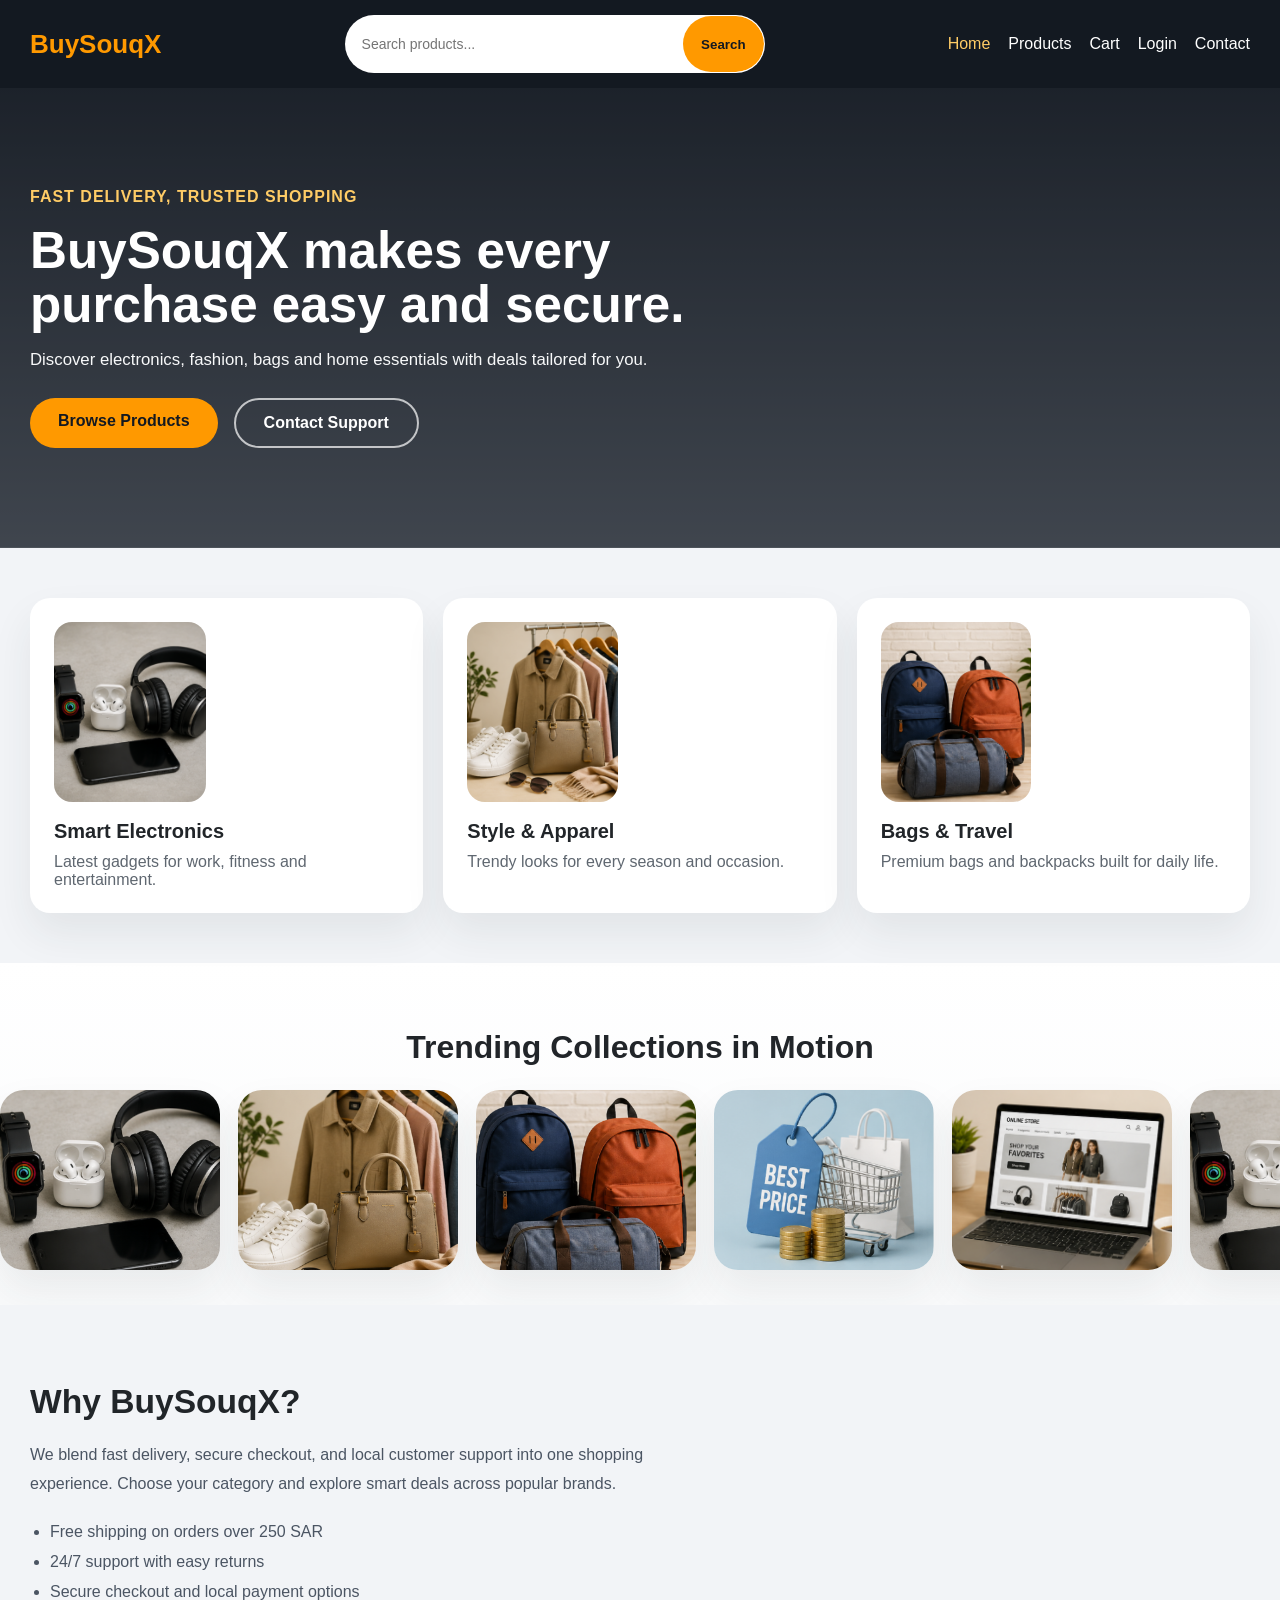
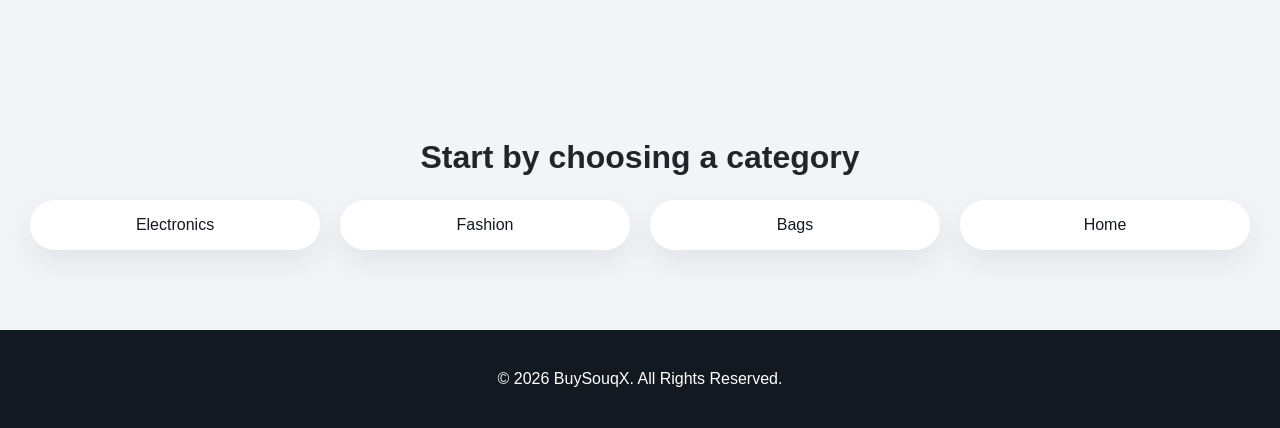
==== index.html @ ddfa2938 "first commit" ====
<!DOCTYPE html>
<html lang="en">
<head>
    <meta charset="UTF-8">
    <meta name="viewport" content="width=device-width, initial-scale=1.0">
    <title>BuySouqX - Home</title>
    <link rel="stylesheet" href="style.css">
</head>
<body>

<div class="navbar">
    <h2>BuySouqX</h2>
    <div class="search-bar">
        <input type="text" id="searchInput" placeholder="Search products..." onkeyup="handleSearch(event)">
        <button type="button" onclick="performSearch(this.closest('.search-bar'))">Search</button>
    </div>
    <div class="nav-links">
        <a href="index.html" class="active">Home</a>
        <a href="products.html">Products</a>
        <a href="cart.html">Cart <span class="cart-badge" id="cartBadge">0</span></a>
        <a href="login.html">Login</a>
        <a href="contact.html">Contact</a>
    </div>
</div>

<div class="hero">
    <div class="hero-overlay"></div>
    <div class="hero-content">
        <span class="eyebrow">Fast delivery, trusted shopping</span>
        <h1>BuySouqX makes every purchase easy and secure.</h1>
        <p>Discover electronics, fashion, bags and home essentials with deals tailored for you.</p>
        <div class="hero-actions">
            <a href="products.html" class="btn">Browse Products</a>
            <a href="contact.html" class="btn btn-outline">Contact Support</a>
        </div>
    </div>
</div>

<div class="section feature-grid">
    <div class="feature-card">
        <img src="Electronic.png" alt="Electronics">
        <h3>Smart Electronics</h3>
        <p>Latest gadgets for work, fitness and entertainment.</p>
    </div>
    <div class="feature-card">
        <img src="Fashion.png" alt="Fashion">
        <h3>Style & Apparel</h3>
        <p>Trendy looks for every season and occasion.</p>
    </div>
    <div class="feature-card">
        <img src="Bags.png" alt="Bags">
        <h3>Bags & Travel</h3>
        <p>Premium bags and backpacks built for daily life.</p>
    </div>
</div>

<div class="section animated-gallery">
    <h2>Trending Collections in Motion</h2>
    <div class="gallery-track">
        <div class="gallery-item"><img src="Electronic.png" alt="Electronics collection"></div>
        <div class="gallery-item"><img src="Fashion.png" alt="Fashion collection"></div>
        <div class="gallery-item"><img src="Bags.png" alt="Bags collection"></div>
        <div class="gallery-item"><img src="Best.png" alt="Best sellers"></div>
        <div class="gallery-item"><img src="Easy.png" alt="Easy shopping"></div>
        <div class="gallery-item"><img src="Electronic.png" alt="Electronics collection"></div>
        <div class="gallery-item"><img src="Fashion.png" alt="Fashion collection"></div>
        <div class="gallery-item"><img src="Bags.png" alt="Bags collection"></div>        <div class="gallery-item"><img src="Best.png" alt="Best sellers"></div>
        <div class="gallery-item"><img src="Easy.png" alt="Easy shopping"></div>    </div>
</div>

<div class="section split-section">
    <div class="info-panel">
        <h2>Why BuySouqX?</h2>
        <p>We blend fast delivery, secure checkout, and local customer support into one shopping experience. Choose your category and explore smart deals across popular brands.</p>
        <ul>
            <li>Free shipping on orders over 250 SAR</li>
            <li>24/7 support with easy returns</li>
            <li>Secure checkout and local payment options</li>
        </ul>
    </div>
</div>

<div class="section category-banner">

    <h2>Start by choosing a category</h2>
    <div class="category-row">
        <a href="products.html?category=electronics">Electronics</a>
        <a href="products.html?category=fashion">Fashion</a>
        <a href="products.html?category=bags">Bags</a>
        <a href="products.html?category=home">Home</a>
    </div>
</div>

<footer>
    <p>© 2026 BuySouqX. All Rights Reserved.</p>
</footer>

<script src="auth.js"></script>
<script src="script.js"></script>
</body>
</html>
---- style.css ----
body {
    margin: 0;
    font-family: 'Segoe UI', Tahoma, Geneva, Verdana, sans-serif;
    background: #f2f4f7;
    color: #212529;
}

* {
    box-sizing: border-box;
}

img, video {
    display: block;
    max-width: 100%;
}

.navbar {
    background: #131921;
    color: white;
    padding: 15px 30px;
    display: flex;
    flex-wrap: wrap;
    justify-content: space-between;
    align-items: center;
    gap: 15px;
}

.navbar h2 {
    margin: 0;
    color: #ff9900;
    font-size: 26px;
}

.nav-links {
    display: flex;
    flex-wrap: wrap;
    gap: 18px;
    align-items: center;
}

.nav-links a {
    color: white;
    text-decoration: none;
    padding: 8px 0;
    transition: color 0.2s ease;
}

.nav-links a.active,
.nav-links a:hover {
    color: #ffcc66;
}

.cart-badge {
    display: inline-flex;
    min-width: 20px;
    min-height: 20px;
    background: #ff9900;
    color: #131921;
    border-radius: 999px;
    align-items: center;
    justify-content: center;
    padding: 0 8px;
    font-size: 12px;
    margin-left: 6px;
}

.search-bar {
    display: flex;
    flex: 1;
    max-width: 420px;
    border: 1px solid rgba(255, 255, 255, 0.25);
    border-radius: 999px;
    overflow: hidden;
    background: white;
}

.search-bar input {
    flex: 1;
    padding: 10px 16px;
    border: none;
    font-size: 14px;
}

.search-bar input:focus {
    outline: none;
}

.search-bar button {
    padding: 0 18px;
    background: #ff9900;
    color: #131921;
    border: none;
    cursor: pointer;
    font-weight: 700;
}

.hero {
    position: relative;
    background: linear-gradient(180deg, rgba(19,25,33,0.9) 0%, rgba(88,96,105,0.8) 100%), url('https://images.unsplash.com/photo-1607082349566-187342175e2f?auto=format&fit=crop&w=1200&q=80');
    background-size: cover;
    background-position: center;
    color: white;
    padding: 100px 30px;
    min-height: 420px;
    display: flex;
    align-items: center;
}

.hero-overlay {
    position: absolute;
    inset: 0;
    background: rgba(19, 25, 33, 0.55);
}

.hero-content {
    position: relative;
    max-width: 700px;
}

.eyebrow {
    display: inline-block;
    margin-bottom: 18px;
    color: #ffcc66;
    font-weight: 700;
    text-transform: uppercase;
    letter-spacing: 1px;
}

.hero h1 {
    font-size: clamp(2.5rem, 4vw, 4rem);
    line-height: 1.05;
    margin: 0 0 18px;
}

.hero p {
    font-size: 1.05rem;
    max-width: 650px;
    margin: 0 0 28px;
    color: #f8f9fa;
}

.hero-actions {
    display: flex;
    flex-wrap: wrap;
    gap: 16px;
}

.btn {
    background: #ff9900;
    color: #131921;
    padding: 14px 28px;
    text-decoration: none;
    border-radius: 999px;
    font-weight: 700;
    display: inline-block;
}

.btn.btn-outline {
    background: transparent;
    color: white;
    border: 2px solid rgba(255, 255, 255, 0.7);
}

.section {
    padding: 50px 30px;
}

.feature-grid,
.category-row,
.split-section {
    display: grid;
    gap: 20px;
}

.feature-grid {
    grid-template-columns: repeat(auto-fit, minmax(220px, 1fr));
}

.feature-card {
    background: white;
    border-radius: 20px;
    padding: 24px;
    box-shadow: 0 20px 40px rgba(38, 46, 56, 0.08);
    text-align: left;
}

.animated-gallery {
    overflow: hidden;
    padding: 40px 0 35px;
    background: linear-gradient(180deg, #ffffff 0%, #f9fafb 100%);
}

.animated-gallery h2 {
    text-align: center;
    margin-bottom: 24px;
    font-size: 2rem;
}

.gallery-track {
    display: flex;
    gap: 18px;
    width: max-content;
    animation: scrollGallery 28s linear infinite;
}

.gallery-item {
    min-width: 220px;
    flex: 0 0 auto;
    border-radius: 24px;
    overflow: hidden;
    box-shadow: 0 20px 40px rgba(38, 46, 56, 0.08);
    transform: translateZ(0);
}

@keyframes scrollGallery {
    0% { transform: translateX(0); }
    100% { transform: translateX(-50%); }
}

.gallery-item img {
    width: 100%;
    height: 180px;
    object-fit: cover;
    display: block;
}

@keyframes scrollGallery {
    0% { transform: translateX(0); }
    100% { transform: translateX(-50%); }
}

.feature-card img {
    border-radius: 18px;
    margin-bottom: 18px;
    height: 180px;
    object-fit: cover;
}

.feature-card h3 {
    margin: 0 0 10px;
    font-size: 20px;
}

.feature-card p {
    margin: 0;
    color: #5f6770;
}

.split-section {
    grid-template-columns: 1.4fr 1fr;
    align-items: center;
}

.info-panel {
    text-align: left;
}

.info-panel h2 {
    font-size: 2.1rem;
    margin-bottom: 20px;
}

.info-panel p {
    color: #4b5563;
    line-height: 1.8;
}

.info-panel ul {
    margin: 24px 0 0;
    padding-left: 20px;
    color: #4b5563;
}

.info-panel li {
    margin-bottom: 12px;
}

.category-banner {
    text-align: center;
}

.category-banner h2 {
    margin-bottom: 24px;
    font-size: 2rem;
}

.category-row {
    grid-template-columns: repeat(auto-fit, minmax(180px, 1fr));
}

.category-row a {
    display: inline-flex;
    justify-content: center;
    align-items: center;
    padding: 16px 24px;
    background: white;
    color: #131921;
    border-radius: 999px;
    text-decoration: none;
    box-shadow: 0 12px 30px rgba(38, 46, 56, 0.08);
    transition: transform 0.2s ease, box-shadow 0.2s ease;
}

.category-row a:hover {
    transform: translateY(-2px);
}

.page-header {
    background: white;
    text-align: center;
    padding: 50px 30px;
    margin-bottom: 20px;
}

.page-header h1 {
    margin: 0 0 12px;
    color: #212529;
    font-size: 2.5rem;
}

.page-header p {
    margin: 0;
    color: #6c757d;
    font-size: 1rem;
}

.controls {
    max-width: 1200px;
    margin: 0 auto 30px;
    display: flex;
    gap: 16px;
    flex-wrap: wrap;
    justify-content: center;
}

.controls input,
.controls select {
    padding: 16px 18px;
    border-radius: 12px;
    border: 1px solid #ced4da;
    width: 100%;
    max-width: 320px;
    font-size: 0.98rem;
}

.product-grid {
    max-width: 1200px;
    margin: 0 auto;
    display: grid;
    grid-template-columns: repeat(auto-fit, minmax(260px, 1fr));
    gap: 24px;
    text-align: left;
}

.product-box {
    background: white;
    padding: 22px;
    border-radius: 24px;
    box-shadow: 0 16px 30px rgba(38, 46, 56, 0.08);
    border: 1px solid #e9ecef;
}

.product-box h3 {
    margin: 16px 0 10px;
    font-size: 1.15rem;
}

.product-box p {
    color: #6c757d;
    margin: 0 0 16px;
}

.product-box h4 {
    color: #d63334;
    font-size: 1.15rem;
    margin: 0 0 18px;
}

.product-box button {
    width: 100%;
    border-radius: 999px;
}

.cart-box {
    background: white;
    width: 100%;
    max-width: 800px;
    margin: auto;
    padding: 25px;
    text-align: left;
    border: 1px solid #e9ecef;
    border-radius: 24px;
    box-shadow: 0 16px 30px rgba(38, 46, 56, 0.08);
}

.cart-item {
    display: flex;
    justify-content: space-between;
    gap: 12px;
    padding: 16px 0;
    border-bottom: 1px solid #e9ecef;
    align-items: center;
}

.cart-item:last-child {
    border-bottom: none;
}

.cart-quantity {
    color: #495057;
    font-size: 0.95rem;
}

.small-btn {
    background: transparent;
    color: #d63334;
    border: 1px solid #d63334;
    border-radius: 999px;
    padding: 8px 12px;
    cursor: pointer;
    font-size: 0.9rem;
}

.total {
    font-size: 1.1rem;
    font-weight: 700;
    color: #d63334;
}

.form-box {
    background: white;
    width: 100%;
    max-width: 600px;
    margin: auto;
    padding: 30px;
    text-align: left;
    border: 1px solid #e9ecef;
    border-radius: 24px;
    box-shadow: 0 16px 30px rgba(38, 46, 56, 0.08);
}

.form-box h2 {
    margin-bottom: 22px;
    font-size: 1.7rem;
}

input, textarea, select {
    width: 100%;
    padding: 14px 16px;
    margin: 10px 0;
    border: 1px solid #ced4da;
    border-radius: 14px;
    font-size: 1rem;
}

textarea {
    min-height: 120px;
    resize: vertical;
}

button,
.auth-btn,
.checkout-btn {
    background: #ff9900;
    color: #131921;
    border: none;
    padding: 14px 18px;
    border-radius: 999px;
    cursor: pointer;
    font-weight: 700;
}

button:hover,
.auth-btn:hover,
.checkout-btn:hover {
    background: #ffb84d;
}

.footer {
    background: #131921;
    color: white;
    padding: 24px 30px;
    text-align: center;
}

footer {
    background: #131921;
    color: white;
    text-align: center;
    padding: 24px 30px;
    margin-top: 30px;
}

.contact-info {
    display: grid;
    grid-template-columns: repeat(auto-fit, minmax(220px, 1fr));
    gap: 20px;
    max-width: 1000px;
    margin: 0 auto 30px;
}

.contact-info div {
    background: white;
    padding: 24px;
    border-radius: 20px;
    border: 1px solid #e9ecef;
    box-shadow: 0 16px 30px rgba(38, 46, 56, 0.08);
}

.contact-info h3 {
    margin: 0 0 10px;
}

.auth-container {
    max-width: 1100px;
    margin: 0 auto;
    display: grid;
    grid-template-columns: repeat(auto-fit, minmax(320px, 1fr));
    gap: 30px;
}

.auth-form {
    background: white;
    border-radius: 24px;
    padding: 30px;
    box-shadow: 0 20px 40px rgba(38, 46, 56, 0.08);
}

.auth-form .form-header h2 {
    margin: 0 0 10px;
}

.auth-form .input-group {
    margin-bottom: 18px;
}

.auth-form input {
    width: 100%;
}

.form-options {
    display: flex;
    justify-content: space-between;
    align-items: center;
    flex-wrap: wrap;
    gap: 10px;
}

.checkbox-label {
    display: inline-flex;
    align-items: center;
    gap: 10px;
    font-size: 0.95rem;
    color: #495057;
}

.checkbox-label input {
    width: auto;
}

.social-login {
    text-align: center;
    margin-top: 24px;
}

.social-buttons {
    display: flex;
    gap: 14px;
    flex-wrap: wrap;
    justify-content: center;
}

.social-btn {
    background: #f8f9fa;
    color: #212529;
    border: 1px solid #ced4da;
    padding: 12px 18px;
    border-radius: 999px;
    cursor: pointer;
    display: inline-flex;
    align-items: center;
    gap: 10px;
}

.switch-auth,
.forgot-password {
    color: #495057;
    font-size: 0.95rem;
}

.switch-auth a,
.forgot-password {
    color: #ff9900;
    text-decoration: none;
}

.account-container,
.checkout-container {
    max-width: 1200px;
    margin: 0 auto;
}

.account-section,
.checkout-section,
.order-summary {
    background: white;
    border-radius: 24px;
    padding: 30px;
    margin-bottom: 30px;
    border: 1px solid #e9ecef;
    box-shadow: 0 20px 40px rgba(38, 46, 56, 0.08);
}

.section-header {
    display: flex;
    justify-content: space-between;
    align-items: center;
    margin-bottom: 24px;
    gap: 20px;
}

.section-header h2 {
    margin: 0;
    font-size: 1.7rem;
}

.edit-btn,
.save-btn,
.cancel-btn {
    border-radius: 999px;
    padding: 12px 20px;
}

.edit-btn,
.save-btn {
    background: #ff9900;
    color: #131921;
    border: none;
}

.cancel-btn {
    background: #f8f9fa;
    color: #212529;
    border: 1px solid #ced4da;
}

.order-count {
    color: #6c757d;
    font-size: 0.95rem;
}

.info-row {
    display: flex;
    justify-content: space-between;
    padding: 16px 0;
    border-bottom: 1px solid #e9ecef;
}

.info-row:last-child {
    border-bottom: none;
}

.label {
    font-weight: 700;
    color: #212529;
    min-width: 120px;
}

.value {
    color: #495057;
}

.input-row {
    display: grid;
    grid-template-columns: repeat(auto-fit, minmax(220px, 1fr));
    gap: 18px;
    margin-bottom: 18px;
}

.payment-options {
    display: grid;
    grid-template-columns: repeat(auto-fit, minmax(200px, 1fr));
    gap: 18px;
    margin-bottom: 24px;
}

.payment-option {
    position: relative;
}

.payment-option input[type="radio"] {
    position: absolute;
    opacity: 0;
}

.payment-option label {
    display: flex;
    align-items: center;
    gap: 12px;
    padding: 18px 20px;
    border: 1px solid #ced4da;
    border-radius: 20px;
    cursor: pointer;
    transition: all 0.2s ease;
}

.payment-option input[type="radio"]:checked + label {
    border-color: #ff9900;
    background: rgba(255, 153, 0, 0.12);
}

.payment-icon {
    font-size: 1.5rem;
}

.summary-row,
.total-row {
    display: flex;
    justify-content: space-between;
    padding: 12px 0;
    border-bottom: 1px solid #e9ecef;
}

.total-row {
    font-weight: 700;
    font-size: 1.1rem;
}

.checkout-btn {
    width: 100%;
    border-radius: 20px;
    margin-top: 20px;
}

.secure-checkout {
    margin-top: 16px;
    color: #6c757d;
    display: flex;
    align-items: center;
    gap: 10px;
}

.lock-icon {
    font-size: 1.2rem;
}

.order-card {
    background: #f8f9fa;
    border-radius: 18px;
    padding: 18px;
    margin-bottom: 16px;
}

.order-header {
    display: flex;
    justify-content: space-between;
    gap: 12px;
    flex-wrap: wrap;
    margin-bottom: 15px;
}

.order-number,
.order-date,
.order-status {
    font-weight: 600;
}

.order-items {
    margin-bottom: 10px;
    color: #495057;
}

@media (max-width: 900px) {
    .hero {
        padding: 70px 20px;
    }

    .navbar {
        flex-direction: column;
        align-items: stretch;
    }

    .search-bar,
    .nav-links {
        width: 100%;
    }

    .nav-links {
        justify-content: center;
    }

    .split-section {
        grid-template-columns: 1fr;
    }

    .page-header,
    .section,
    .feature-grid,
    .product-grid {
        padding-left: 20px;
        padding-right: 20px;
    }
}

@media (max-width: 600px) {
    .search-bar {
        max-width: 100%;
    }
}
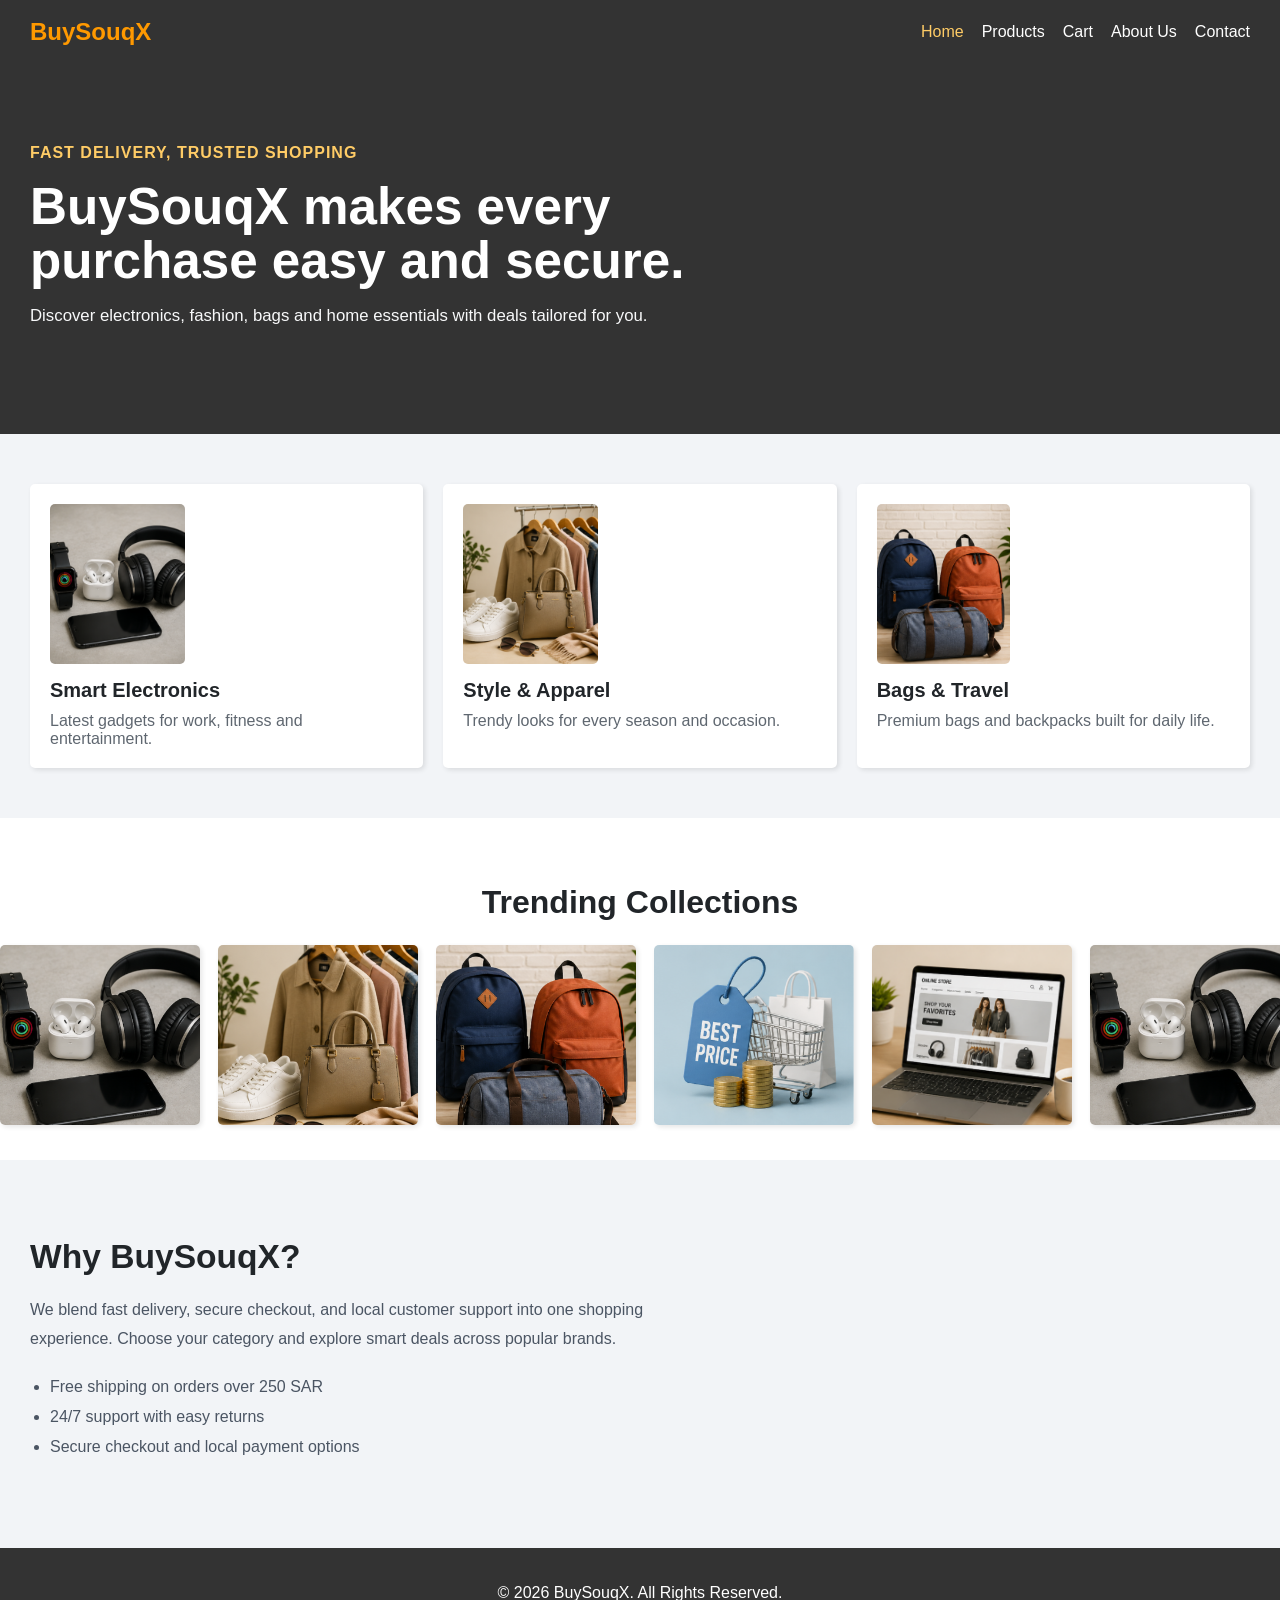
==== commit 5e2c1bf7: "Initial commit - Web site for online files added" ====
--- a/index.html
+++ b/index.html
@@ -1,8 +1,6 @@
 <!DOCTYPE html>
 <html lang="en">
 <head>
-    <meta charset="UTF-8">
-    <meta name="viewport" content="width=device-width, initial-scale=1.0">
     <title>BuySouqX - Home</title>
     <link rel="stylesheet" href="style.css">
 </head>
@@ -10,16 +8,12 @@
 
 <div class="navbar">
     <h2>BuySouqX</h2>
-    <div class="search-bar">
-        <input type="text" id="searchInput" placeholder="Search products..." onkeyup="handleSearch(event)">
-        <button type="button" onclick="performSearch(this.closest('.search-bar'))">Search</button>
-    </div>
     <div class="nav-links">
         <a href="index.html" class="active">Home</a>
-        <a href="products.html">Products</a>
-        <a href="cart.html">Cart <span class="cart-badge" id="cartBadge">0</span></a>
-        <a href="login.html">Login</a>
-        <a href="contact.html">Contact</a>
+        <a href="Pages/products.html">Products</a>
+        <a href="Pages/cart.html">Cart <span class="cart-badge" id="cartBadge">0</span></a>
+        <a href="Pages/about.html">About Us</a>
+        <a href="Pages/contact.html">Contact</a>
     </div>
 </div>
 
@@ -29,10 +23,6 @@
         <span class="eyebrow">Fast delivery, trusted shopping</span>
         <h1>BuySouqX makes every purchase easy and secure.</h1>
         <p>Discover electronics, fashion, bags and home essentials with deals tailored for you.</p>
-        <div class="hero-actions">
-            <a href="products.html" class="btn">Browse Products</a>
-            <a href="contact.html" class="btn btn-outline">Contact Support</a>
-        </div>
     </div>
 </div>
 
@@ -55,7 +45,7 @@
 </div>
 
 <div class="section animated-gallery">
-    <h2>Trending Collections in Motion</h2>
+    <h2>Trending Collections</h2>
     <div class="gallery-track">
         <div class="gallery-item"><img src="Electronic.png" alt="Electronics collection"></div>
         <div class="gallery-item"><img src="Fashion.png" alt="Fashion collection"></div>
@@ -80,22 +70,11 @@
     </div>
 </div>
 
-<div class="section category-banner">
-
-    <h2>Start by choosing a category</h2>
-    <div class="category-row">
-        <a href="products.html?category=electronics">Electronics</a>
-        <a href="products.html?category=fashion">Fashion</a>
-        <a href="products.html?category=bags">Bags</a>
-        <a href="products.html?category=home">Home</a>
-    </div>
-</div>
 
 <footer>
     <p>© 2026 BuySouqX. All Rights Reserved.</p>
 </footer>
 
-<script src="auth.js"></script>
 <script src="script.js"></script>
 </body>
 </html>
--- a/style.css
+++ b/style.css
@@ -15,7 +15,7 @@
 }
 
 .navbar {
-    background: #131921;
+    background: #333;
     color: white;
     padding: 15px 30px;
     display: flex;
@@ -28,7 +28,7 @@
 .navbar h2 {
     margin: 0;
     color: #ff9900;
-    font-size: 26px;
+    font-size: 24px;
 }
 
 .nav-links {
@@ -51,25 +51,24 @@
 }
 
 .cart-badge {
-    display: inline-flex;
-    min-width: 20px;
-    min-height: 20px;
+    display: inline-block;
+    min-width: 18px;
+    min-height: 18px;
     background: #ff9900;
-    color: #131921;
-    border-radius: 999px;
-    align-items: center;
-    justify-content: center;
-    padding: 0 8px;
+    color: #333;
+    border-radius: 50%;
+    text-align: center;
+    padding: 0 6px;
     font-size: 12px;
-    margin-left: 6px;
+    margin-left: 5px;
 }
 
 .search-bar {
     display: flex;
     flex: 1;
-    max-width: 420px;
-    border: 1px solid rgba(255, 255, 255, 0.25);
-    border-radius: 999px;
+    max-width: 400px;
+    border: 1px solid #ccc;
+    border-radius: 5px;
     overflow: hidden;
     background: white;
 }
@@ -86,30 +85,26 @@
 }
 
 .search-bar button {
-    padding: 0 18px;
+    padding: 0 15px;
     background: #ff9900;
-    color: #131921;
+    color: #333;
     border: none;
     cursor: pointer;
-    font-weight: 700;
+    font-weight: bold;
 }
 
 .hero {
     position: relative;
-    background: linear-gradient(180deg, rgba(19,25,33,0.9) 0%, rgba(88,96,105,0.8) 100%), url('https://images.unsplash.com/photo-1607082349566-187342175e2f?auto=format&fit=crop&w=1200&q=80');
-    background-size: cover;
-    background-position: center;
+    background: #333;
     color: white;
-    padding: 100px 30px;
-    min-height: 420px;
+    padding: 80px 30px;
+    min-height: 350px;
     display: flex;
     align-items: center;
 }
 
 .hero-overlay {
-    position: absolute;
-    inset: 0;
-    background: rgba(19, 25, 33, 0.55);
+    display: none;
 }
 
 .hero-content {
@@ -147,11 +142,11 @@
 
 .btn {
     background: #ff9900;
-    color: #131921;
-    padding: 14px 28px;
+    color: #333;
+    padding: 12px 24px;
     text-decoration: none;
-    border-radius: 999px;
-    font-weight: 700;
+    border-radius: 5px;
+    font-weight: bold;
     display: inline-block;
 }
 
@@ -178,16 +173,16 @@
 
 .feature-card {
     background: white;
-    border-radius: 20px;
-    padding: 24px;
-    box-shadow: 0 20px 40px rgba(38, 46, 56, 0.08);
+    border-radius: 5px;
+    padding: 20px;
+    box-shadow: 2px 2px 5px rgba(0,0,0,0.1);
     text-align: left;
 }
 
 .animated-gallery {
     overflow: hidden;
     padding: 40px 0 35px;
-    background: linear-gradient(180deg, #ffffff 0%, #f9fafb 100%);
+    background: #fff;
 }
 
 .animated-gallery h2 {
@@ -200,16 +195,22 @@
     display: flex;
     gap: 18px;
     width: max-content;
-    animation: scrollGallery 28s linear infinite;
+    animation: scrollGallery 30s linear infinite;
 }
 
 .gallery-item {
-    min-width: 220px;
+    min-width: 200px;
     flex: 0 0 auto;
-    border-radius: 24px;
+    border-radius: 5px;
     overflow: hidden;
-    box-shadow: 0 20px 40px rgba(38, 46, 56, 0.08);
-    transform: translateZ(0);
+    box-shadow: 2px 2px 5px rgba(0,0,0,0.1);
+}
+
+.gallery-item img {
+    width: 100%;
+    height: 180px;
+    object-fit: cover;
+    display: block;
 }
 
 @keyframes scrollGallery {
@@ -217,22 +218,10 @@
     100% { transform: translateX(-50%); }
 }
 
-.gallery-item img {
-    width: 100%;
-    height: 180px;
-    object-fit: cover;
-    display: block;
-}
-
-@keyframes scrollGallery {
-    0% { transform: translateX(0); }
-    100% { transform: translateX(-50%); }
-}
-
 .feature-card img {
-    border-radius: 18px;
-    margin-bottom: 18px;
-    height: 180px;
+    border-radius: 5px;
+    margin-bottom: 15px;
+    height: 160px;
     object-fit: cover;
 }
 
@@ -292,13 +281,13 @@
     display: inline-flex;
     justify-content: center;
     align-items: center;
-    padding: 16px 24px;
-    background: white;
-    color: #131921;
-    border-radius: 999px;
+    padding: 12px 20px;
+    background: white;
+    color: #333;
+    border-radius: 5px;
     text-decoration: none;
-    box-shadow: 0 12px 30px rgba(38, 46, 56, 0.08);
-    transition: transform 0.2s ease, box-shadow 0.2s ease;
+    box-shadow: 2px 2px 5px rgba(0,0,0,0.1);
+    transition: transform 0.2s ease;
 }
 
 .category-row a:hover {
@@ -354,10 +343,10 @@
 
 .product-box {
     background: white;
-    padding: 22px;
-    border-radius: 24px;
-    box-shadow: 0 16px 30px rgba(38, 46, 56, 0.08);
-    border: 1px solid #e9ecef;
+    padding: 20px;
+    border-radius: 5px;
+    box-shadow: 2px 2px 5px rgba(0,0,0,0.1);
+    border: 1px solid #ddd;
 }
 
 .product-box h3 {
@@ -386,11 +375,11 @@
     width: 100%;
     max-width: 800px;
     margin: auto;
-    padding: 25px;
+    padding: 20px;
     text-align: left;
-    border: 1px solid #e9ecef;
-    border-radius: 24px;
-    box-shadow: 0 16px 30px rgba(38, 46, 56, 0.08);
+    border: 1px solid #ddd;
+    border-radius: 5px;
+    box-shadow: 2px 2px 5px rgba(0,0,0,0.1);
 }
 
 .cart-item {
@@ -415,8 +404,8 @@
     background: transparent;
     color: #d63334;
     border: 1px solid #d63334;
-    border-radius: 999px;
-    padding: 8px 12px;
+    border-radius: 5px;
+    padding: 6px 10px;
     cursor: pointer;
     font-size: 0.9rem;
 }
@@ -432,11 +421,11 @@
     width: 100%;
     max-width: 600px;
     margin: auto;
-    padding: 30px;
+    padding: 25px;
     text-align: left;
-    border: 1px solid #e9ecef;
-    border-radius: 24px;
-    box-shadow: 0 16px 30px rgba(38, 46, 56, 0.08);
+    border: 1px solid #ddd;
+    border-radius: 5px;
+    box-shadow: 2px 2px 5px rgba(0,0,0,0.1);
 }
 
 .form-box h2 {
@@ -446,10 +435,10 @@
 
 input, textarea, select {
     width: 100%;
-    padding: 14px 16px;
+    padding: 10px 12px;
     margin: 10px 0;
-    border: 1px solid #ced4da;
-    border-radius: 14px;
+    border: 1px solid #ccc;
+    border-radius: 5px;
     font-size: 1rem;
 }
 
@@ -458,36 +447,25 @@
     resize: vertical;
 }
 
-button,
-.auth-btn,
-.checkout-btn {
+button {
     background: #ff9900;
-    color: #131921;
+    color: #333;
     border: none;
-    padding: 14px 18px;
-    border-radius: 999px;
+    padding: 12px 16px;
+    border-radius: 5px;
     cursor: pointer;
-    font-weight: 700;
-}
-
-button:hover,
-.auth-btn:hover,
-.checkout-btn:hover {
+    font-weight: bold;
+}
+
+button:hover {
     background: #ffb84d;
 }
 
-.footer {
-    background: #131921;
-    color: white;
-    padding: 24px 30px;
-    text-align: center;
-}
-
 footer {
-    background: #131921;
+    background: #333;
     color: white;
     text-align: center;
-    padding: 24px 30px;
+    padding: 20px 30px;
     margin-top: 30px;
 }
 
@@ -501,309 +479,15 @@
 
 .contact-info div {
     background: white;
-    padding: 24px;
-    border-radius: 20px;
-    border: 1px solid #e9ecef;
-    box-shadow: 0 16px 30px rgba(38, 46, 56, 0.08);
+    padding: 20px;
+    border-radius: 5px;
+    border: 1px solid #ddd;
+    box-shadow: 2px 2px 5px rgba(0,0,0,0.1);
 }
 
 .contact-info h3 {
     margin: 0 0 10px;
 }
 
-.auth-container {
-    max-width: 1100px;
-    margin: 0 auto;
-    display: grid;
-    grid-template-columns: repeat(auto-fit, minmax(320px, 1fr));
-    gap: 30px;
-}
-
-.auth-form {
-    background: white;
-    border-radius: 24px;
-    padding: 30px;
-    box-shadow: 0 20px 40px rgba(38, 46, 56, 0.08);
-}
-
-.auth-form .form-header h2 {
-    margin: 0 0 10px;
-}
-
-.auth-form .input-group {
-    margin-bottom: 18px;
-}
-
-.auth-form input {
-    width: 100%;
-}
-
-.form-options {
-    display: flex;
-    justify-content: space-between;
-    align-items: center;
-    flex-wrap: wrap;
-    gap: 10px;
-}
-
-.checkbox-label {
-    display: inline-flex;
-    align-items: center;
-    gap: 10px;
-    font-size: 0.95rem;
-    color: #495057;
-}
-
-.checkbox-label input {
-    width: auto;
-}
-
-.social-login {
-    text-align: center;
-    margin-top: 24px;
-}
-
-.social-buttons {
-    display: flex;
-    gap: 14px;
-    flex-wrap: wrap;
-    justify-content: center;
-}
-
-.social-btn {
-    background: #f8f9fa;
-    color: #212529;
-    border: 1px solid #ced4da;
-    padding: 12px 18px;
-    border-radius: 999px;
-    cursor: pointer;
-    display: inline-flex;
-    align-items: center;
-    gap: 10px;
-}
-
-.switch-auth,
-.forgot-password {
-    color: #495057;
-    font-size: 0.95rem;
-}
-
-.switch-auth a,
-.forgot-password {
-    color: #ff9900;
-    text-decoration: none;
-}
-
-.account-container,
-.checkout-container {
-    max-width: 1200px;
-    margin: 0 auto;
-}
-
-.account-section,
-.checkout-section,
-.order-summary {
-    background: white;
-    border-radius: 24px;
-    padding: 30px;
-    margin-bottom: 30px;
-    border: 1px solid #e9ecef;
-    box-shadow: 0 20px 40px rgba(38, 46, 56, 0.08);
-}
-
-.section-header {
-    display: flex;
-    justify-content: space-between;
-    align-items: center;
-    margin-bottom: 24px;
-    gap: 20px;
-}
-
-.section-header h2 {
-    margin: 0;
-    font-size: 1.7rem;
-}
-
-.edit-btn,
-.save-btn,
-.cancel-btn {
-    border-radius: 999px;
-    padding: 12px 20px;
-}
-
-.edit-btn,
-.save-btn {
-    background: #ff9900;
-    color: #131921;
-    border: none;
-}
-
-.cancel-btn {
-    background: #f8f9fa;
-    color: #212529;
-    border: 1px solid #ced4da;
-}
-
-.order-count {
-    color: #6c757d;
-    font-size: 0.95rem;
-}
-
-.info-row {
-    display: flex;
-    justify-content: space-between;
-    padding: 16px 0;
-    border-bottom: 1px solid #e9ecef;
-}
-
-.info-row:last-child {
-    border-bottom: none;
-}
-
-.label {
-    font-weight: 700;
-    color: #212529;
-    min-width: 120px;
-}
-
-.value {
-    color: #495057;
-}
-
-.input-row {
-    display: grid;
-    grid-template-columns: repeat(auto-fit, minmax(220px, 1fr));
-    gap: 18px;
-    margin-bottom: 18px;
-}
-
-.payment-options {
-    display: grid;
-    grid-template-columns: repeat(auto-fit, minmax(200px, 1fr));
-    gap: 18px;
-    margin-bottom: 24px;
-}
-
-.payment-option {
-    position: relative;
-}
-
-.payment-option input[type="radio"] {
-    position: absolute;
-    opacity: 0;
-}
-
-.payment-option label {
-    display: flex;
-    align-items: center;
-    gap: 12px;
-    padding: 18px 20px;
-    border: 1px solid #ced4da;
-    border-radius: 20px;
-    cursor: pointer;
-    transition: all 0.2s ease;
-}
-
-.payment-option input[type="radio"]:checked + label {
-    border-color: #ff9900;
-    background: rgba(255, 153, 0, 0.12);
-}
-
-.payment-icon {
-    font-size: 1.5rem;
-}
-
-.summary-row,
-.total-row {
-    display: flex;
-    justify-content: space-between;
-    padding: 12px 0;
-    border-bottom: 1px solid #e9ecef;
-}
-
-.total-row {
-    font-weight: 700;
-    font-size: 1.1rem;
-}
-
-.checkout-btn {
-    width: 100%;
-    border-radius: 20px;
-    margin-top: 20px;
-}
-
-.secure-checkout {
-    margin-top: 16px;
-    color: #6c757d;
-    display: flex;
-    align-items: center;
-    gap: 10px;
-}
-
-.lock-icon {
-    font-size: 1.2rem;
-}
-
-.order-card {
-    background: #f8f9fa;
-    border-radius: 18px;
-    padding: 18px;
-    margin-bottom: 16px;
-}
-
-.order-header {
-    display: flex;
-    justify-content: space-between;
-    gap: 12px;
-    flex-wrap: wrap;
-    margin-bottom: 15px;
-}
-
-.order-number,
-.order-date,
-.order-status {
-    font-weight: 600;
-}
-
-.order-items {
-    margin-bottom: 10px;
-    color: #495057;
-}
-
-@media (max-width: 900px) {
-    .hero {
-        padding: 70px 20px;
-    }
-
-    .navbar {
-        flex-direction: column;
-        align-items: stretch;
-    }
-
-    .search-bar,
-    .nav-links {
-        width: 100%;
-    }
-
-    .nav-links {
-        justify-content: center;
-    }
-
-    .split-section {
-        grid-template-columns: 1fr;
-    }
-
-    .page-header,
-    .section,
-    .feature-grid,
-    .product-grid {
-        padding-left: 20px;
-        padding-right: 20px;
-    }
-}
-
-@media (max-width: 600px) {
-    .search-bar {
-        max-width: 100%;
-    }
-}
+
+
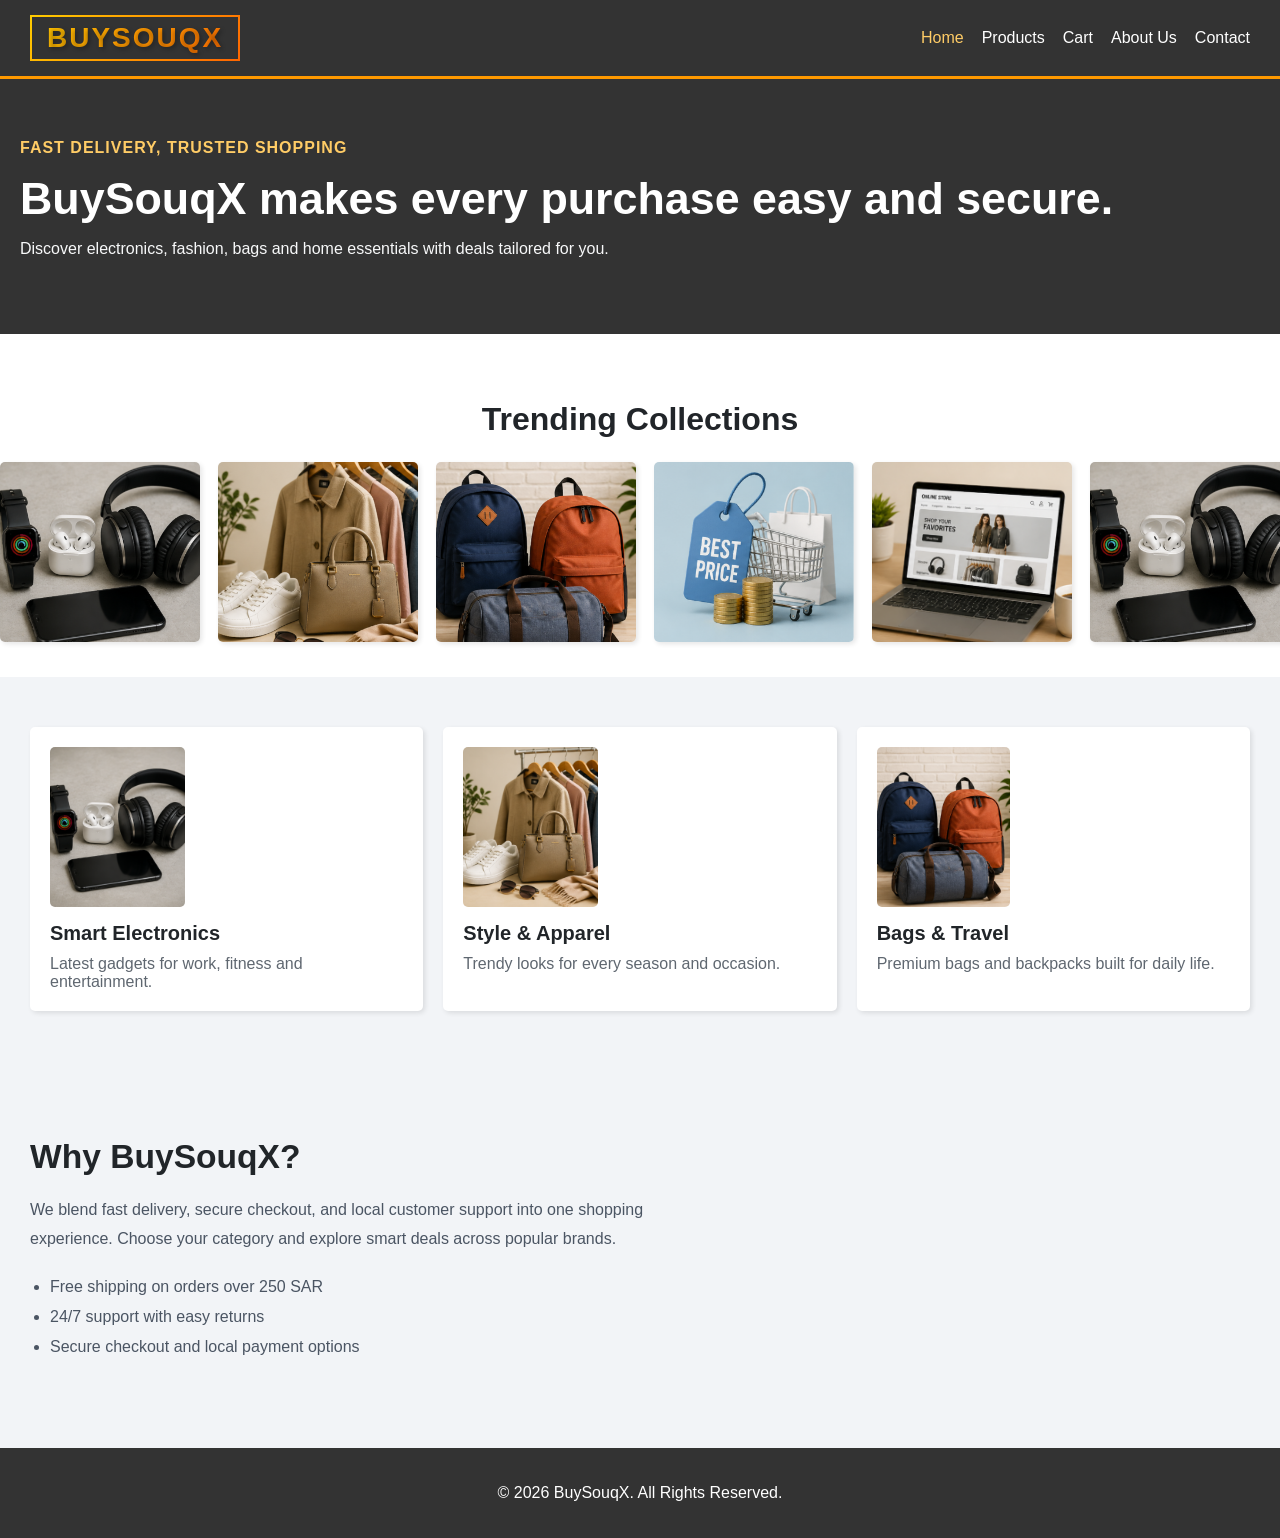
==== commit 89e08b61: "Initial commit - Web site for online files added" ====
--- a/index.html
+++ b/index.html
@@ -25,6 +25,19 @@
         <p>Discover electronics, fashion, bags and home essentials with deals tailored for you.</p>
     </div>
 </div>
+<div class="section animated-gallery">
+    <h2>Trending Collections</h2>
+    <div class="gallery-track">
+        <div class="gallery-item"><img src="Electronic.png" alt="Electronics collection"></div>
+        <div class="gallery-item"><img src="Fashion.png" alt="Fashion collection"></div>
+        <div class="gallery-item"><img src="Bags.png" alt="Bags collection"></div>
+        <div class="gallery-item"><img src="Best.png" alt="Best sellers"></div>
+        <div class="gallery-item"><img src="Easy.png" alt="Easy shopping"></div>
+        <div class="gallery-item"><img src="Electronic.png" alt="Electronics collection"></div>
+        <div class="gallery-item"><img src="Fashion.png" alt="Fashion collection"></div>
+        <div class="gallery-item"><img src="Bags.png" alt="Bags collection"></div>        <div class="gallery-item"><img src="Best.png" alt="Best sellers"></div>
+        <div class="gallery-item"><img src="Easy.png" alt="Easy shopping"></div>    </div>
+</div>
 
 <div class="section feature-grid">
     <div class="feature-card">
@@ -42,20 +55,6 @@
         <h3>Bags & Travel</h3>
         <p>Premium bags and backpacks built for daily life.</p>
     </div>
-</div>
-
-<div class="section animated-gallery">
-    <h2>Trending Collections</h2>
-    <div class="gallery-track">
-        <div class="gallery-item"><img src="Electronic.png" alt="Electronics collection"></div>
-        <div class="gallery-item"><img src="Fashion.png" alt="Fashion collection"></div>
-        <div class="gallery-item"><img src="Bags.png" alt="Bags collection"></div>
-        <div class="gallery-item"><img src="Best.png" alt="Best sellers"></div>
-        <div class="gallery-item"><img src="Easy.png" alt="Easy shopping"></div>
-        <div class="gallery-item"><img src="Electronic.png" alt="Electronics collection"></div>
-        <div class="gallery-item"><img src="Fashion.png" alt="Fashion collection"></div>
-        <div class="gallery-item"><img src="Bags.png" alt="Bags collection"></div>        <div class="gallery-item"><img src="Best.png" alt="Best sellers"></div>
-        <div class="gallery-item"><img src="Easy.png" alt="Easy shopping"></div>    </div>
 </div>
 
 <div class="section split-section">
--- a/style.css
+++ b/style.css
@@ -23,12 +23,25 @@
     justify-content: space-between;
     align-items: center;
     gap: 15px;
+    border-bottom: 3px solid #ff9900;
 }
 
 .navbar h2 {
     margin: 0;
-    color: #ff9900;
-    font-size: 24px;
+    font-size: 28px;
+    font-weight: bold;
+    background: linear-gradient(135deg, #ffcc00 0%, #ff9900 50%, #ff6600 100%);
+    -webkit-background-clip: text;
+    -webkit-text-fill-color: transparent;
+    background-clip: text;
+    text-shadow: 2px 2px 4px rgba(0, 0, 0, 0.3);
+    letter-spacing: 2px;
+    text-transform: uppercase;
+    padding: 5px 15px;
+    border: 2px solid transparent;
+    border-image: linear-gradient(135deg, #ffcc00, #ff9900, #ff6600);
+    border-image-slice: 1;
+    border-radius: 8px;
 }
 
 .nav-links {
@@ -63,42 +76,13 @@
     margin-left: 5px;
 }
 
-.search-bar {
-    display: flex;
-    flex: 1;
-    max-width: 400px;
-    border: 1px solid #ccc;
-    border-radius: 5px;
-    overflow: hidden;
-    background: white;
-}
-
-.search-bar input {
-    flex: 1;
-    padding: 10px 16px;
-    border: none;
-    font-size: 14px;
-}
-
-.search-bar input:focus {
-    outline: none;
-}
-
-.search-bar button {
-    padding: 0 15px;
-    background: #ff9900;
-    color: #333;
-    border: none;
-    cursor: pointer;
-    font-weight: bold;
-}
 
 .hero {
     position: relative;
     background: #333;
     color: white;
-    padding: 80px 30px;
-    min-height: 350px;
+    padding: 60px 20px;
+    min-height: 250px;
     display: flex;
     align-items: center;
 }
@@ -109,7 +93,8 @@
 
 .hero-content {
     position: relative;
-    max-width: 700px;
+    max-width: 90%;
+    width: auto;
 }
 
 .eyebrow {
@@ -122,46 +107,22 @@
 }
 
 .hero h1 {
-    font-size: clamp(2.5rem, 4vw, 4rem);
+    font-size: clamp(2rem, 3.5vw, 3rem);
     line-height: 1.05;
     margin: 0 0 18px;
 }
 
 .hero p {
-    font-size: 1.05rem;
-    max-width: 650px;
-    margin: 0 0 28px;
+    font-size: 1rem;
     color: #f8f9fa;
 }
 
-.hero-actions {
-    display: flex;
-    flex-wrap: wrap;
-    gap: 16px;
-}
-
-.btn {
-    background: #ff9900;
-    color: #333;
-    padding: 12px 24px;
-    text-decoration: none;
-    border-radius: 5px;
-    font-weight: bold;
-    display: inline-block;
-}
-
-.btn.btn-outline {
-    background: transparent;
-    color: white;
-    border: 2px solid rgba(255, 255, 255, 0.7);
-}
 
 .section {
     padding: 50px 30px;
 }
 
 .feature-grid,
-.category-row,
 .split-section {
     display: grid;
     gap: 20px;
@@ -264,35 +225,6 @@
     margin-bottom: 12px;
 }
 
-.category-banner {
-    text-align: center;
-}
-
-.category-banner h2 {
-    margin-bottom: 24px;
-    font-size: 2rem;
-}
-
-.category-row {
-    grid-template-columns: repeat(auto-fit, minmax(180px, 1fr));
-}
-
-.category-row a {
-    display: inline-flex;
-    justify-content: center;
-    align-items: center;
-    padding: 12px 20px;
-    background: white;
-    color: #333;
-    border-radius: 5px;
-    text-decoration: none;
-    box-shadow: 2px 2px 5px rgba(0,0,0,0.1);
-    transition: transform 0.2s ease;
-}
-
-.category-row a:hover {
-    transform: translateY(-2px);
-}
 
 .page-header {
     background: white;
@@ -322,15 +254,6 @@
     justify-content: center;
 }
 
-.controls input,
-.controls select {
-    padding: 16px 18px;
-    border-radius: 12px;
-    border: 1px solid #ced4da;
-    width: 100%;
-    max-width: 320px;
-    font-size: 0.98rem;
-}
 
 .product-grid {
     max-width: 1200px;
@@ -487,7 +410,4 @@
 
 .contact-info h3 {
     margin: 0 0 10px;
-}
-
-
-
+}
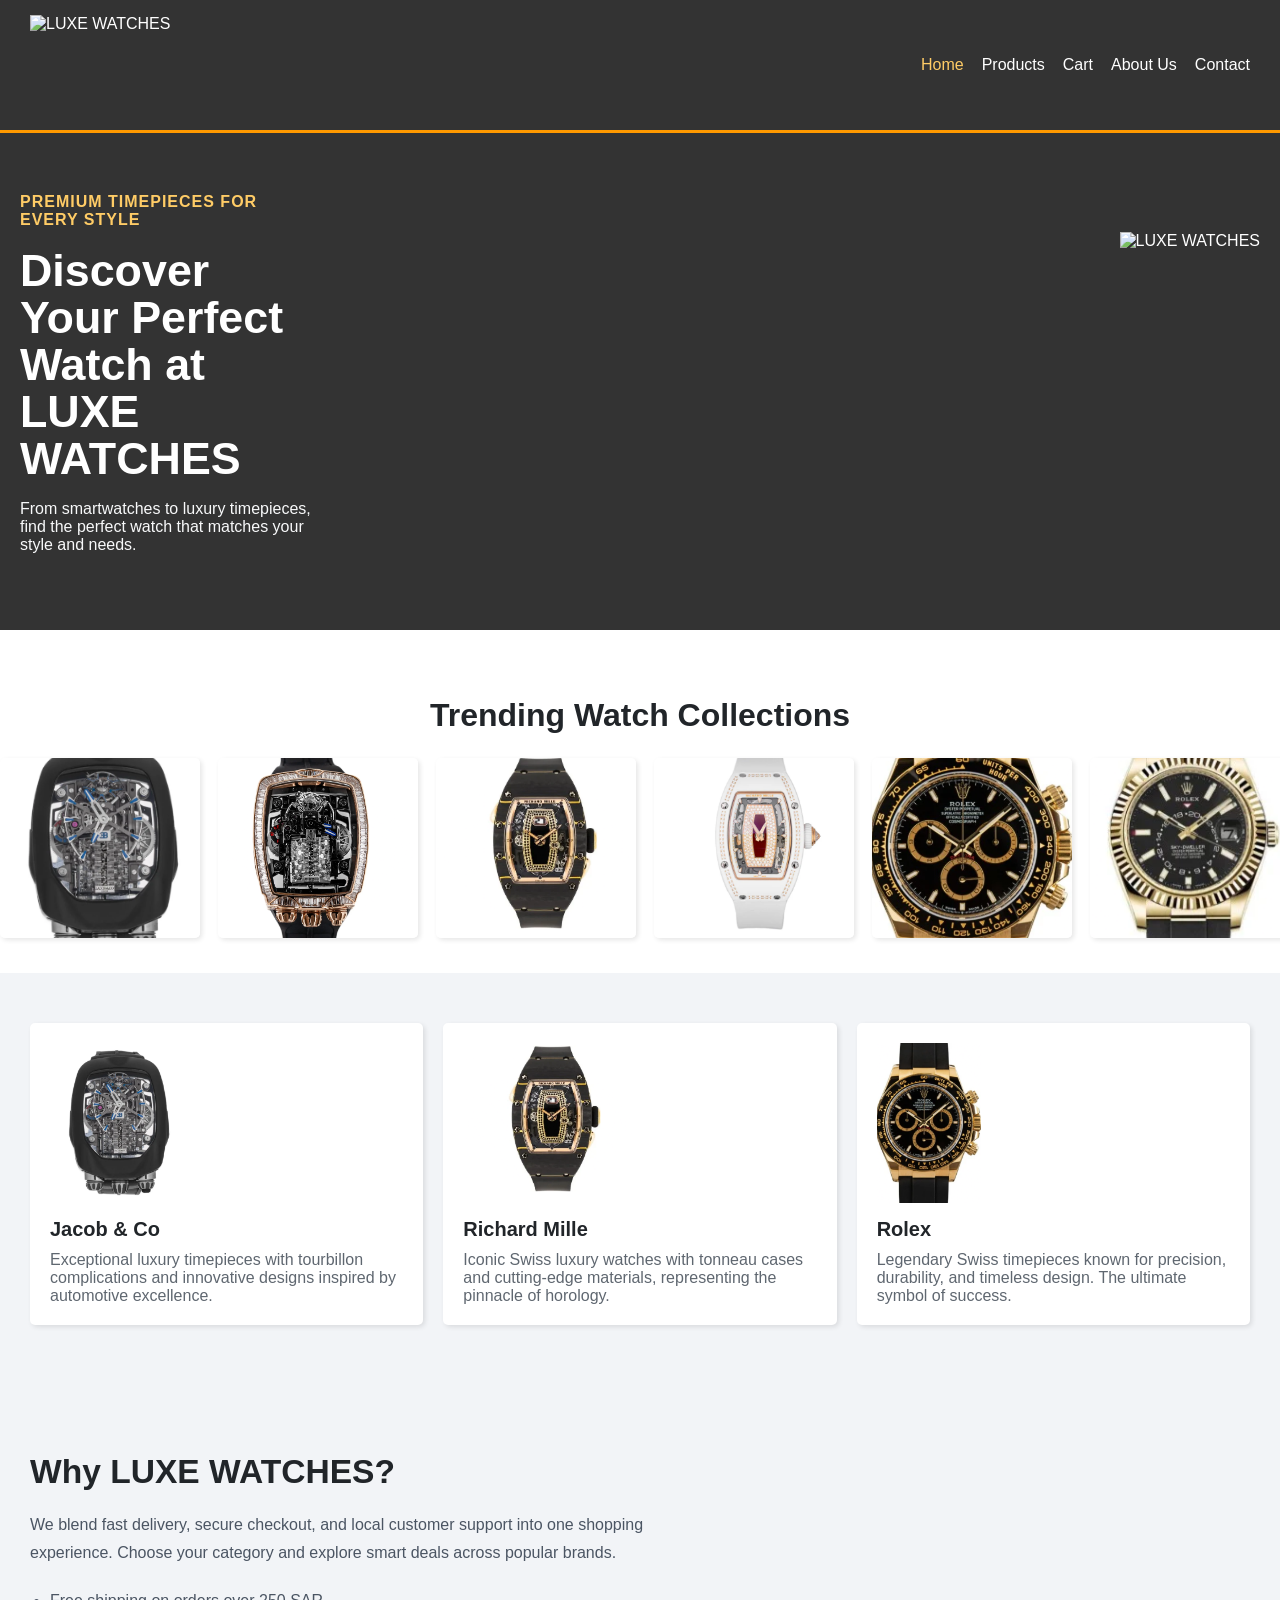
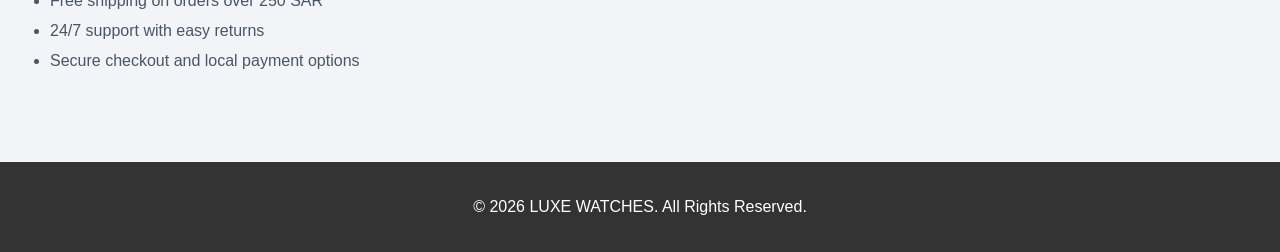
==== commit aeeae8e2: "Initial commit - Web site for online files added" ====
--- a/index.html
+++ b/index.html
@@ -1,13 +1,13 @@
 <!DOCTYPE html>
 <html lang="en">
 <head>
-    <title>BuySouqX - Home</title>
+    <title>LUXE WATCHES - Home</title>
     <link rel="stylesheet" href="style.css">
 </head>
 <body>
 
 <div class="navbar">
-    <h2>BuySouqX</h2>
+   <img src="logo.png" alt="LUXE WATCHES" style="height: 100px; mix-blend-mode: screen;">
     <div class="nav-links">
         <a href="index.html" class="active">Home</a>
         <a href="Pages/products.html">Products</a>
@@ -18,48 +18,52 @@
 </div>
 
 <div class="hero">
-    <div class="hero-overlay"></div>
     <div class="hero-content">
-        <span class="eyebrow">Fast delivery, trusted shopping</span>
-        <h1>BuySouqX makes every purchase easy and secure.</h1>
-        <p>Discover electronics, fashion, bags and home essentials with deals tailored for you.</p>
+        <div class="hero-text">
+            <span class="eyebrow">Premium Timepieces for Every Style</span>
+            <h1>Discover Your Perfect Watch at LUXE WATCHES</h1>
+            <p>From smartwatches to luxury timepieces, find the perfect watch that matches your style and needs.</p>
+        </div>
+        <img src="logo.png" alt="LUXE WATCHES" style="height: 300px; mix-blend-mode: screen;">
     </div>
 </div>
 <div class="section animated-gallery">
-    <h2>Trending Collections</h2>
+    <h2>Trending Watch Collections</h2>
     <div class="gallery-track">
-        <div class="gallery-item"><img src="Electronic.png" alt="Electronics collection"></div>
-        <div class="gallery-item"><img src="Fashion.png" alt="Fashion collection"></div>
-        <div class="gallery-item"><img src="Bags.png" alt="Bags collection"></div>
-        <div class="gallery-item"><img src="Best.png" alt="Best sellers"></div>
-        <div class="gallery-item"><img src="Easy.png" alt="Easy shopping"></div>
-        <div class="gallery-item"><img src="Electronic.png" alt="Electronics collection"></div>
-        <div class="gallery-item"><img src="Fashion.png" alt="Fashion collection"></div>
-        <div class="gallery-item"><img src="Bags.png" alt="Bags collection"></div>        <div class="gallery-item"><img src="Best.png" alt="Best sellers"></div>
-        <div class="gallery-item"><img src="Easy.png" alt="Easy shopping"></div>    </div>
+        <div class="gallery-item"><img src="Jacob & Co Bugatti Chiron Tourbillon.png" alt="Jacob & Co collection"></div>
+        <div class="gallery-item"><img src="Jacob & Co Chiron Tourbillon New.png" alt="Jacob & Co collection"></div>
+        <div class="gallery-item"><img src="Richard Mille RM037.png" alt="Richard Mille collection"></div>
+        <div class="gallery-item"><img src="Richard Mille RM07-01.png" alt="Richard Mille collection"></div>
+        <div class="gallery-item"><img src="Rolex Daytona.png" alt="Rolex collection"></div>
+        <div class="gallery-item"><img src="Rolex Sky-Dweller.png" alt="Rolex collection"></div>
+        <div class="gallery-item"><img src="Franck Muller Vanguard.png" alt="Franck Muller collection"></div>
+        <div class="gallery-item"><img src="Hublot Hublot MP-05 LaFerrari Titanium Yellow.png" alt="Hublot collection"></div>
+        <div class="gallery-item"><img src="Richard Mille RM037 RG TZP.png" alt="Richard Mille collection"></div>
+        <div class="gallery-item"><img src="Jacob & Co Chiron Tourbillon.png" alt="Jacob & Co collection"></div>
+    </div>
 </div>
 
 <div class="section feature-grid">
     <div class="feature-card">
-        <img src="Electronic.png" alt="Electronics">
-        <h3>Smart Electronics</h3>
-        <p>Latest gadgets for work, fitness and entertainment.</p>
+        <img src="Jacob & Co Bugatti Chiron Tourbillon.png" alt="Jacob & Co">
+        <h3>Jacob & Co</h3>
+        <p>Exceptional luxury timepieces with tourbillon complications and innovative designs inspired by automotive excellence.</p>
     </div>
     <div class="feature-card">
-        <img src="Fashion.png" alt="Fashion">
-        <h3>Style & Apparel</h3>
-        <p>Trendy looks for every season and occasion.</p>
+        <img src="Richard Mille RM037.png" alt="Richard Mille">
+        <h3>Richard Mille</h3>
+        <p>Iconic Swiss luxury watches with tonneau cases and cutting-edge materials, representing the pinnacle of horology.</p>
     </div>
     <div class="feature-card">
-        <img src="Bags.png" alt="Bags">
-        <h3>Bags & Travel</h3>
-        <p>Premium bags and backpacks built for daily life.</p>
+        <img src="Rolex Daytona.png" alt="Rolex">
+        <h3>Rolex</h3>
+        <p>Legendary Swiss timepieces known for precision, durability, and timeless design. The ultimate symbol of success.</p>
     </div>
 </div>
 
 <div class="section split-section">
     <div class="info-panel">
-        <h2>Why BuySouqX?</h2>
+        <h2>Why LUXE WATCHES?</h2>
         <p>We blend fast delivery, secure checkout, and local customer support into one shopping experience. Choose your category and explore smart deals across popular brands.</p>
         <ul>
             <li>Free shipping on orders over 250 SAR</li>
@@ -71,7 +75,7 @@
 
 
 <footer>
-    <p>© 2026 BuySouqX. All Rights Reserved.</p>
+    <p>© 2026 LUXE WATCHES. All Rights Reserved.</p>
 </footer>
 
 <script src="script.js"></script>
--- a/style.css
+++ b/style.css
@@ -9,7 +9,7 @@
     box-sizing: border-box;
 }
 
-img, video {
+img {
     display: block;
     max-width: 100%;
 }
@@ -30,18 +30,7 @@
     margin: 0;
     font-size: 28px;
     font-weight: bold;
-    background: linear-gradient(135deg, #ffcc00 0%, #ff9900 50%, #ff6600 100%);
-    -webkit-background-clip: text;
-    -webkit-text-fill-color: transparent;
-    background-clip: text;
-    text-shadow: 2px 2px 4px rgba(0, 0, 0, 0.3);
-    letter-spacing: 2px;
-    text-transform: uppercase;
-    padding: 5px 15px;
-    border: 2px solid transparent;
-    border-image: linear-gradient(135deg, #ffcc00, #ff9900, #ff6600);
-    border-image-slice: 1;
-    border-radius: 8px;
+    color: #ffcc00;
 }
 
 .nav-links {
@@ -87,14 +76,19 @@
     align-items: center;
 }
 
-.hero-overlay {
-    display: none;
-}
 
 .hero-content {
     position: relative;
-    max-width: 90%;
+    max-width: 100%;
     width: auto;
+    display: flex;
+    align-items: center;
+    justify-content: space-between;
+    gap: 800px;
+}
+
+.hero-text {
+    flex: 1;
 }
 
 .eyebrow {
